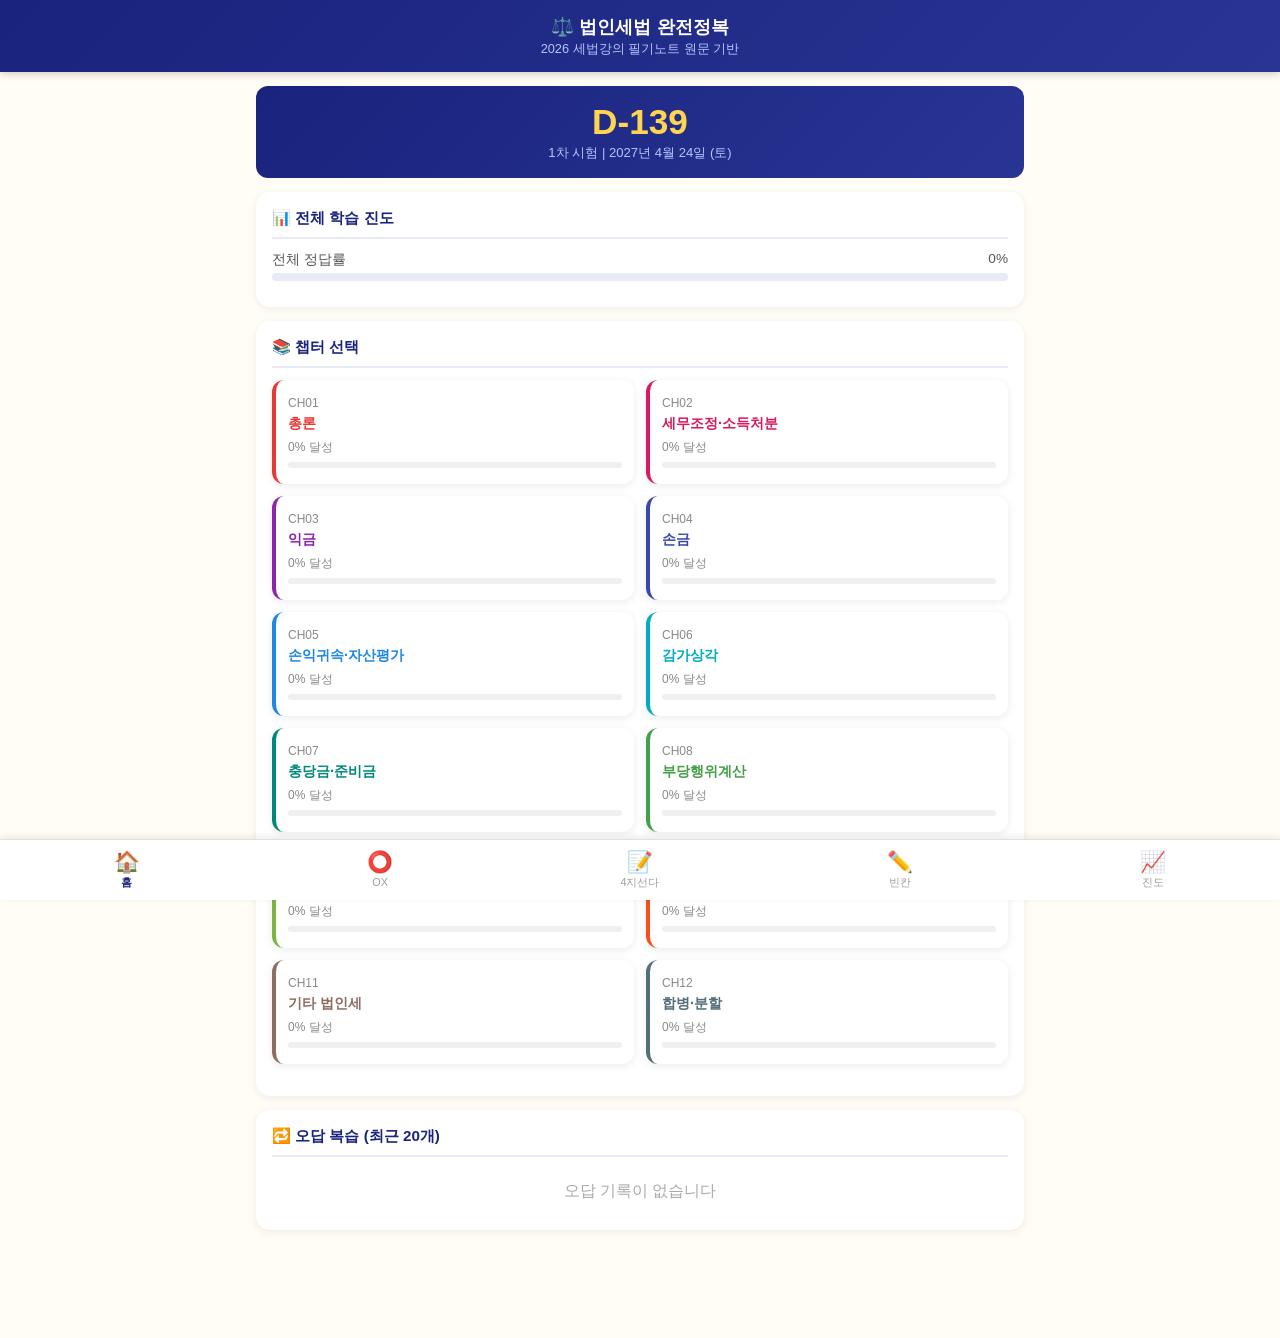
==== index.html @ 641ec0df "Create index.html" ====
<!DOCTYPE html>
<html lang="ko">
<head>
  <meta charset="UTF-8">
  <meta name="viewport" content="width=device-width, initial-scale=1.0">
  <title>법인세법 완전정복</title>
  <link rel="stylesheet" href="style.css">
</head>
<body>

<div class="header">
  <h1>⚖️ 법인세법 완전정복</h1>
  <div class="sub">2026 세법강의 필기노트 원문 기반</div>
</div>

<div class="container">

  <!-- D-Day -->
  <div class="dday-badge">
    <div class="dday-num" id="ddayNum">D-???</div>
    <div class="dday-label">1차 시험 | 2027년 4월 24일 (토)</div>
  </div>

  <!-- 전체 진도 -->
  <div class="card">
    <div class="card-title">📊 전체 학습 진도</div>
    <div id="totalProgressWrap">
      <div style="display:flex;justify-content:space-between;font-size:0.85rem;color:#555;margin-bottom:4px;">
        <span>전체 정답률</span>
        <span id="totalPctLabel">0%</span>
      </div>
      <div class="progress-wrap">
        <div class="progress-bar" id="totalProgressBar" style="width:0%"></div>
      </div>
    </div>
  </div>

  <!-- 챕터 선택 -->
  <div class="card">
    <div class="card-title">📚 챕터 선택</div>
    <div class="chapter-grid" id="chapterGrid"></div>
  </div>

  <!-- 학습 유형 선택 -->
  <div class="card" id="typeCard" style="display:none;">
    <div class="card-title" id="typeCardTitle">📝 학습 유형 선택</div>
    <div class="type-grid" id="typeGrid"></div>
  </div>

  <!-- 오늘의 오답 복습 -->
  <div class="card" id="todayWrongCard">
    <div class="card-title">🔁 오답 복습 (최근 20개)</div>
    <div id="todayWrongList"></div>
  </div>

</div>

<!-- 하단 네비게이션 -->
<div class="bottom-nav">
  <button class="nav-btn active" onclick="location.href='index.html'">
    <span class="icon">🏠</span>홈
  </button>
  <button class="nav-btn" onclick="location.href='ox.html'">
    <span class="icon">⭕</span>OX
  </button>
  <button class="nav-btn" onclick="location.href='choice.html'">
    <span class="icon">📝</span>4지선다
  </button>
  <button class="nav-btn" onclick="location.href='blank.html'">
    <span class="icon">✏️</span>빈칸
  </button>
  <button class="nav-btn" onclick="location.href='progress.html'">
    <span class="icon">📈</span>진도
  </button>
</div>

<!-- 챕터별 데이터 로드 -->
<script src="data/ch01.js"></script>
<script src="data/ch02.js"></script>
<script src="data/ch03.js"></script>
<script src="data/ch04.js"></script>
<script src="data/ch05.js"></script>
<script src="data/ch06.js"></script>
<script src="data/ch07.js"></script>
<script src="data/ch08.js"></script>
<script src="data/ch09.js"></script>
<script src="data/ch10.js"></script>
<script src="data/ch11.js"></script>
<script src="data/ch12.js"></script>
<script src="app.js"></script>
<script>

function init() {
  // D-Day
  document.getElementById('ddayNum').textContent = getDDay();

  // 전체 진도
  renderTotalProgress();

  // 챕터 그리드
  renderChapterGrid();

  // 오답 복습
  renderRecentWrong();
}

// ── 전체 진도 ──
function renderTotalProgress() {
  const p = getProgress();
  let c=0, t=0;
  Object.values(p).forEach(ch => {
    Object.values(ch).forEach(v => { c+=v.correct; t+=v.total; });
  });
  const pct = t > 0 ? Math.round(c/t*100) : 0;
  document.getElementById('totalPctLabel').textContent = `${pct}%`;
  document.getElementById('totalProgressBar').style.width = `${pct}%`;
}

// ── 챕터 그리드 ──
function renderChapterGrid() {
  const grid = document.getElementById('chapterGrid');
  grid.innerHTML = '';
  CHAPTER_LIST.forEach((ch, i) => {
    const pct = getChapterPct(ch.key);
    const colors = [
      '#E53935','#D81B60','#8E24AA','#3949AB',
      '#1E88E5','#00ACC1','#00897B','#43A047',
      '#7CB342','#F4511E','#8D6E63','#546E7A'
    ];
    const color = colors[i] || '#1A237E';
    const card = document.createElement('div');
    card.className = 'chapter-card';
    card.style.borderLeftColor = color;
    card.innerHTML = `
      <div class="ch-num">CH${String(i+1).padStart(2,'0')}</div>
      <div class="ch-name" style="color:${color};">${ch.label.replace(/CH\d+\s*/,'')}</div>
      <div style="font-size:0.75rem;color:#888;margin-bottom:6px;">${pct}% 달성</div>
      <div class="ch-progress">
        <div class="ch-bar" style="width:${pct}%;background:${color};"></div>
      </div>
    `;
    card.onclick = () => selectChapter(ch.key, ch.label, color);
    grid.appendChild(card);
  });
}

// ── 챕터 선택 ──
function selectChapter(chKey, chLabel, color) {
  window.SELECTED_CH = chKey;

  const typeCard = document.getElementById('typeCard');
  typeCard.style.display = 'block';
  document.getElementById('typeCardTitle').textContent =
    `📝 ${chLabel} — 학습 유형 선택`;

  // 스크롤
  typeCard.scrollIntoView({ behavior:'smooth', block:'start' });

  renderTypeGrid(chKey, color);
}

// ── 유형 그리드 ──
function renderTypeGrid(chKey, color) {
  const grid = document.getElementById('typeGrid');
  grid.innerHTML = '';
  const ch = getChData(chKey);

  TYPE_LIST.forEach(type => {
    const data = ch ? (ch[type.key] || []) : [];
    const cnt  = data.length;
    if (cnt === 0) return; // 데이터 없는 유형 숨기기

    const btn = document.createElement('button');
    btn.className = 'type-btn';
    btn.style.background = type.color;
    btn.innerHTML = `${type.icon}<br>${type.label}<br><span style="font-size:0.72rem;opacity:0.85;">${cnt}문항</span>`;
    btn.onclick = () => goToType(chKey, type.key);
    grid.appendChild(btn);
  });
}

// ── 유형 페이지 이동 ──
function goToType(chKey, typeKey) {
  const pageMap = {
    ox:      'ox.html',
    choice:  'choice.html',
    blank:   'blank.html',
    card:    'card.html',
    compare: 'compare.html',
    number:  'number.html',
    flow:    'flow.html',
    white:   'white.html',
  };
  const page = pageMap[typeKey];
  if (!page) return;
  // 선택 정보 세션 저장
  sessionStorage.setItem('sel_ch',   chKey);
  sessionStorage.setItem('sel_type', typeKey);
  location.href = page;
}

// ── 오답 복습 ──
function renderRecentWrong() {
  const wrongs = getWrongNotes().slice(-20).reverse();
  const container = document.getElementById('todayWrongList');

  if (!wrongs.length) {
    container.innerHTML =
      '<div style="text-align:center;color:#aaa;padding:12px;">오답 기록이 없습니다</div>';
    return;
  }

  container.innerHTML = '';
  wrongs.forEach((w,i) => {
    const item = document.createElement('div');
    item.className = 'wrong-item';
    const chLabel = CHAPTER_LIST.find(c => c.key === w.chKey)?.label || w.chKey;
    item.innerHTML = `
      <div class="wi-q">
        <span style="font-size:0.72rem;color:#1A237E;font-weight:bold;">${chLabel}</span><br>
        Q. ${w.q}
      </div>
      <div class="wi-ans">
        <span class="ans-my">내 답: ${w.myAns}</span>
        <span class="ans-correct">정답: ${w.correctAns}</span>
      </div>
      <div class="wi-exp">📖 ${w.해설}</div>
      ${w.원문 ? `<div style="font-size:0.75rem;color:#888;margin-top:3px;">📌 원문: ${w.원문}</div>` : ''}
      <div style="font-size:0.72rem;color:#aaa;margin-top:3px;">📅 ${w.date}</div>
    `;
    container.appendChild(item);
  });
}

init();
</script>

</body>
</html>
---- style.css ----
/* ── 전체 기본 ── */
* { box-sizing: border-box; margin: 0; padding: 0; }

body {
  font-family: 'Malgun Gothic', '맑은 고딕', sans-serif;
  background: #FFFDF5;
  color: #212121;
  min-height: 100vh;
  padding-bottom: 80px;
}

/* ── 헤더 ── */
.header {
  background: linear-gradient(135deg, #1A237E, #283593);
  color: white;
  padding: 14px 20px;
  text-align: center;
  position: sticky;
  top: 0;
  z-index: 100;
  box-shadow: 0 2px 8px rgba(0,0,0,0.2);
}

.header h1 { font-size: 1.15rem; font-weight: bold; }
.header .sub { font-size: 0.8rem; color: #B3C5FF; margin-top: 2px; }

/* ── 하단 네비 ── */
.bottom-nav {
  position: fixed;
  bottom: 0; left: 0;
  width: 100%;
  background: white;
  border-top: 1px solid #E0E0E0;
  display: flex;
  justify-content: space-around;
  padding: 6px 0;
  z-index: 100;
  box-shadow: 0 -2px 8px rgba(0,0,0,0.08);
}

.nav-btn {
  display: flex;
  flex-direction: column;
  align-items: center;
  gap: 2px;
  cursor: pointer;
  color: #9E9E9E;
  font-size: 0.68rem;
  border: none;
  background: none;
  padding: 4px 8px;
  font-family: inherit;
  transition: color 0.2s;
}

.nav-btn.active { color: #1A237E; font-weight: bold; }
.nav-btn .icon { font-size: 1.3rem; }

/* ── 컨테이너 ── */
.container {
  max-width: 800px;
  margin: 0 auto;
  padding: 14px 16px;
}

/* ── 카드 ── */
.card {
  background: white;
  border-radius: 14px;
  padding: 16px;
  margin-bottom: 14px;
  box-shadow: 0 2px 8px rgba(0,0,0,0.07);
}

.card-title {
  font-size: 0.95rem;
  font-weight: bold;
  color: #1A237E;
  margin-bottom: 12px;
  display: flex;
  align-items: center;
  gap: 6px;
  border-bottom: 2px solid #E8EAF6;
  padding-bottom: 8px;
}

/* ── 챕터 그리드 ── */
.chapter-grid {
  display: grid;
  grid-template-columns: repeat(2, 1fr);
  gap: 12px;
  margin-bottom: 16px;
}

.chapter-card {
  background: white;
  border-radius: 12px;
  padding: 16px 12px;
  box-shadow: 0 2px 8px rgba(0,0,0,0.08);
  cursor: pointer;
  transition: transform 0.2s, box-shadow 0.2s;
  border-left: 4px solid #1A237E;
  text-decoration: none;
  color: inherit;
  display: block;
}

.chapter-card:hover {
  transform: translateY(-2px);
  box-shadow: 0 4px 14px rgba(0,0,0,0.12);
}

.chapter-card .ch-num {
  font-size: 0.75rem;
  color: #888;
  margin-bottom: 4px;
}

.chapter-card .ch-name {
  font-size: 0.9rem;
  font-weight: bold;
  color: #1A237E;
  margin-bottom: 6px;
}

.chapter-card .ch-progress {
  background: #F0F0F0;
  border-radius: 4px;
  height: 6px;
  overflow: hidden;
}

.chapter-card .ch-bar {
  height: 100%;
  border-radius: 4px;
  background: #1A237E;
  transition: width 0.4s;
}

/* ── 학습 유형 버튼 ── */
.type-grid {
  display: grid;
  grid-template-columns: repeat(2, 1fr);
  gap: 10px;
  margin-bottom: 14px;
}

.type-btn {
  padding: 16px 10px;
  border: none;
  border-radius: 12px;
  font-size: 0.88rem;
  font-weight: bold;
  color: white;
  cursor: pointer;
  font-family: inherit;
  line-height: 1.5;
  transition: opacity 0.2s, transform 0.1s;
  text-align: center;
}

.type-btn:hover { opacity: 0.88; transform: translateY(-1px); }
.type-btn:active { transform: scale(0.97); }

/* ── D-Day 배지 ── */
.dday-badge {
  background: linear-gradient(135deg, #1A237E, #283593);
  color: white;
  border-radius: 12px;
  padding: 16px;
  text-align: center;
  margin-bottom: 14px;
}

.dday-badge .dday-num {
  font-size: 2.2rem;
  font-weight: bold;
  color: #FFD54F;
}

.dday-badge .dday-label {
  font-size: 0.82rem;
  color: #B3C5FF;
  margin-top: 2px;
}

/* ── 문제 박스 ── */
.question-box {
  background: #F8F9FF;
  border-radius: 12px;
  padding: 18px;
  margin: 8px 0;
  border: 2px solid #C5CAE9;
  font-size: 0.95rem;
  font-weight: bold;
  line-height: 1.8;
  min-height: 80px;
  white-space: pre-line;
}

.question-box .q-label {
  font-size: 0.75rem;
  color: #1A237E;
  font-weight: bold;
  margin-bottom: 6px;
  display: block;
}

.question-box .q-source {
  font-size: 0.72rem;
  color: #AAA;
  font-weight: normal;
  margin-top: 6px;
  display: block;
}

/* ── OX 버튼 ── */
.ox-wrap {
  display: flex;
  gap: 14px;
  justify-content: center;
  margin: 14px 0;
}

.btn-o, .btn-x {
  flex: 1;
  max-width: 150px;
  height: 65px;
  font-size: 1.8rem;
  font-weight: bold;
  border: none;
  border-radius: 12px;
  cursor: pointer;
  color: white;
  transition: transform 0.1s, opacity 0.2s;
}

.btn-o { background: #1565C0; }
.btn-x { background: #B71C1C; }
.btn-o:active, .btn-x:active { transform: scale(0.95); }
.btn-o:disabled, .btn-x:disabled { opacity: 0.45; cursor: default; }

/* ── 4지선다 보기 ── */
.options-wrap {
  display: flex;
  flex-direction: column;
  gap: 9px;
  margin: 10px 0;
}

.opt-btn {
  width: 100%;
  padding: 13px 14px;
  background: #F5F5F5;
  border: 2px solid #E0E0E0;
  border-radius: 10px;
  font-size: 0.88rem;
  font-family: inherit;
  text-align: left;
  cursor: pointer;
  line-height: 1.5;
  transition: background 0.15s, border-color 0.15s;
  white-space: pre-line;
}

.opt-btn:hover:not(:disabled) {
  background: #E8EAF6;
  border-color: #1A237E;
}

.opt-btn:disabled { cursor: default; }
.opt-btn.correct { background: #C8E6C9; border-color: #2E7D32; color: #1B5E20; font-weight: bold; }
.opt-btn.wrong   { background: #FFCDD2; border-color: #B71C1C; color: #B71C1C; }

/* ── 빈칸 입력 ── */
.blank-input {
  width: 100%;
  padding: 12px 14px;
  border: 2px solid #C5CAE9;
  border-radius: 10px;
  font-size: 0.95rem;
  font-family: inherit;
  background: #F8F9FF;
  margin: 8px 0;
  transition: border-color 0.2s;
}

.blank-input:focus {
  outline: none;
  border-color: #1A237E;
  background: white;
}

.blank-input.correct { border-color: #2E7D32; background: #C8E6C9; }
.blank-input.wrong   { border-color: #B71C1C; background: #FFCDD2; }

/* ── 정오 표시 ── */
.result-text {
  text-align: center;
  font-size: 1.05rem;
  font-weight: bold;
  padding: 6px 0;
  min-height: 30px;
}

.result-text.correct { color: #1B5E20; }
.result-text.wrong   { color: #B71C1C; }

/* ── 해설 박스 ── */
.explain-box {
  background: #E8EAF6;
  border-radius: 10px;
  padding: 13px 15px;
  font-size: 0.85rem;
  color: #1A237E;
  line-height: 1.7;
  margin: 6px 0 10px;
  border-left: 4px solid #3949AB;
  white-space: pre-line;
  display: none;
}

.explain-box.show { display: block; }

/* ── 원문 박스 ── */
.source-box {
  background: #FFF8E1;
  border-radius: 10px;
  padding: 12px 14px;
  font-size: 0.82rem;
  color: #555;
  line-height: 1.7;
  margin: 6px 0;
  border-left: 4px solid #FBC02D;
  white-space: pre-line;
  display: none;
}

.source-box.show { display: block; }

/* ── 진행 정보 ── */
.info-bar {
  display: flex;
  justify-content: space-between;
  align-items: center;
  padding: 6px 0 10px;
  font-size: 0.85rem;
  color: #555;
}

.progress-wrap {
  background: #E8EAF6;
  border-radius: 6px;
  height: 8px;
  margin: 4px 0 10px;
  overflow: hidden;
}

.progress-bar {
  height: 100%;
  border-radius: 6px;
  background: #1A237E;
  transition: width 0.4s ease;
}

/* ── 유형 배지 ── */
.type-badge {
  display: inline-block;
  padding: 3px 10px;
  border-radius: 20px;
  font-size: 0.78rem;
  font-weight: bold;
  color: white;
  margin-bottom: 6px;
}

/* ── 하단 버튼 ── */
.bottom-btns {
  display: flex;
  gap: 10px;
  justify-content: center;
  margin: 10px 0 14px;
  flex-wrap: wrap;
}

.btn-next {
  background: #1A237E;
  color: white;
  border: none;
  border-radius: 10px;
  padding: 13px 26px;
  font-size: 0.95rem;
  font-weight: bold;
  font-family: inherit;
  cursor: pointer;
  transition: background 0.2s;
}

.btn-next:disabled { background: #9E9E9E; cursor: default; }

.btn-show-source {
  background: #F57F17;
  color: white;
  border: none;
  border-radius: 10px;
  padding: 13px 18px;
  font-size: 0.88rem;
  font-weight: bold;
  font-family: inherit;
  cursor: pointer;
}

.btn-change {
  background: #546E7A;
  color: white;
  border: none;
  border-radius: 10px;
  padding: 13px 18px;
  font-size: 0.88rem;
  font-weight: bold;
  font-family: inherit;
  cursor: pointer;
}

/* ── 플래시카드 ── */
.flashcard {
  background: white;
  border-radius: 16px;
  padding: 30px 20px;
  min-height: 200px;
  display: flex;
  flex-direction: column;
  justify-content: center;
  align-items: center;
  text-align: center;
  box-shadow: 0 4px 16px rgba(0,0,0,0.1);
  cursor: pointer;
  transition: transform 0.3s;
  border: 2px solid #C5CAE9;
  margin: 10px 0;
  perspective: 1000px;
}

.flashcard .card-front {
  font-size: 1.3rem;
  font-weight: bold;
  color: #1A237E;
}

.flashcard .card-back {
  font-size: 0.9rem;
  color: #333;
  line-height: 1.7;
  white-space: pre-line;
  display: none;
}

.flashcard .flip-hint {
  font-size: 0.75rem;
  color: #AAA;
  margin-top: 12px;
}

.flashcard.flipped .card-front { display: none; }
.flashcard.flipped .card-back  { display: block; }
.flashcard.flipped .flip-hint  { display: none; }

/* ── 비교표 ── */
.compare-table {
  width: 100%;
  border-collapse: collapse;
  font-size: 0.82rem;
}

.compare-table th {
  background: #1A237E;
  color: white;
  padding: 10px 8px;
  text-align: center;
}

.compare-table td {
  padding: 9px 8px;
  border-bottom: 1px solid #F0F0F0;
  vertical-align: top;
  line-height: 1.6;
  white-space: pre-line;
}

.compare-table tr:nth-child(even) td { background: #F8F8FF; }
.compare-table .td-book { color: #1B5E20; }
.compare-table .td-tax  { color: #B71C1C; }
.compare-table .td-adj  { color: #1A237E; font-weight: bold; }

/* ── 계산흐름도 ── */
.flow-step {
  background: white;
  border-radius: 10px;
  padding: 14px 16px;
  margin-bottom: 6px;
  border-left: 4px solid #1A237E;
  box-shadow: 0 1px 4px rgba(0,0,0,0.07);
  cursor: pointer;
  transition: background 0.15s;
}

.flow-step:hover { background: #F8F9FF; }

.flow-step .step-num {
  font-size: 0.72rem;
  color: #888;
  margin-bottom: 3px;
}

.flow-step .step-content {
  font-size: 0.9rem;
  font-weight: bold;
  color: #1A237E;
}

.flow-arrow {
  text-align: center;
  color: #1A237E;
  font-size: 1.2rem;
  margin: 2px 0;
}

/* ── 숫자 집중 ── */
.number-item {
  background: white;
  border-radius: 10px;
  padding: 14px;
  margin-bottom: 10px;
  border: 2px solid #E8EAF6;
  box-shadow: 0 1px 4px rgba(0,0,0,0.06);
}

.number-item .num-val {
  font-size: 1.6rem;
  font-weight: bold;
  color: #1A237E;
  text-align: center;
  margin-bottom: 6px;
}

.number-item .num-label {
  font-size: 0.85rem;
  color: #555;
  text-align: center;
  line-height: 1.5;
}

/* ── 백지 테스트 ── */
.white-area {
  width: 100%;
  min-height: 300px;
  padding: 16px;
  border: 2px solid #C5CAE9;
  border-radius: 12px;
  font-size: 0.9rem;
  font-family: inherit;
  background: #FAFBFF;
  line-height: 1.8;
  resize: vertical;
}

.white-area:focus {
  outline: none;
  border-color: #1A237E;
}

/* ── 진도 관리 ── */
.progress-item {
  background: white;
  border-radius: 10px;
  padding: 12px 14px;
  margin-bottom: 8px;
  border-left: 4px solid #1A237E;
  box-shadow: 0 1px 4px rgba(0,0,0,0.06);
}

.progress-item .pi-header {
  display: flex;
  justify-content: space-between;
  align-items: center;
  margin-bottom: 6px;
}

.progress-item .pi-name {
  font-weight: bold;
  font-size: 0.88rem;
  color: #1A237E;
}

.progress-item .pi-pct {
  font-size: 0.82rem;
  color: #888;
}

/* ── 오답 목록 ── */
.wrong-item {
  background: #FFF8E1;
  border-radius: 10px;
  padding: 13px;
  margin-bottom: 8px;
  border-left: 4px solid #FBC02D;
}

.wrong-item .wi-q {
  font-size: 0.88rem;
  font-weight: bold;
  margin-bottom: 6px;
  line-height: 1.5;
  white-space: pre-line;
}

.wrong-item .wi-ans {
  display: flex;
  gap: 8px;
  flex-wrap: wrap;
  margin-bottom: 5px;
}

.ans-my      { background: #FFCDD2; color: #B71C1C; padding: 3px 9px; border-radius: 6px; font-size: 0.78rem; font-weight: bold; }
.ans-correct { background: #C8E6C9; color: #1B5E20; padding: 3px 9px; border-radius: 6px; font-size: 0.78rem; font-weight: bold; }

.wrong-item .wi-exp {
  font-size: 0.8rem;
  color: #1A237E;
  line-height: 1.6;
  white-space: pre-line;
}

/* ── 모달 ── */
.modal-overlay {
  display: none;
  position: fixed;
  top: 0; left: 0;
  width: 100%; height: 100%;
  background: rgba(0,0,0,0.5);
  z-index: 200;
  justify-content: center;
  align-items: flex-end;
}

.modal-overlay.active { display: flex; }

.modal {
  background: #FFFDF5;
  width: 100%;
  max-width: 800px;
  border-radius: 20px 20px 0 0;
  padding: 20px 16px 32px;
  max-height: 90vh;
  overflow-y: auto;
  animation: slideUp 0.25s ease;
}

@keyframes slideUp {
  from { transform: translateY(100%); }
  to   { transform: translateY(0); }
}

.modal h2 {
  text-align: center;
  font-size: 1.1rem;
  color: #1A237E;
  margin-bottom: 14px;
}

/* ── 토스트 ── */
.toast {
  position: fixed;
  bottom: 80px;
  left: 50%;
  transform: translateX(-50%);
  background: #333;
  color: white;
  padding: 9px 22px;
  border-radius: 20px;
  font-size: 0.85rem;
  z-index: 999;
  opacity: 0;
  transition: opacity 0.3s;
  pointer-events: none;
  white-space: nowrap;
}

.toast.show { opacity: 1; }

/* ── 챕터 색상 ── */
.ch01 { border-left-color: #E53935; }
.ch02 { border-left-color: #D81B60; }
.ch03 { border-left-color: #8E24AA; }
.ch04 { border-left-color: #3949AB; }
.ch05 { border-left-color: #1E88E5; }
.ch06 { border-left-color: #00ACC1; }
.ch07 { border-left-color: #00897B; }
.ch08 { border-left-color: #43A047; }
.ch09 { border-left-color: #7CB342; }
.ch10 { border-left-color: #F4511E; }
.ch11 { border-left-color: #8D6E63; }
.ch12 { border-left-color: #546E7A; }

/* ── 반응형 ── */
@media (max-width: 480px) {
  .header h1 { font-size: 1rem; }
  .chapter-grid { grid-template-columns: 1fr 1fr; }
  .type-grid { grid-template-columns: 1fr 1fr; }
  .question-box { font-size: 0.88rem; }
  .opt-btn { font-size: 0.82rem; padding: 11px 12px; }
  .btn-o, .btn-x { height: 58px; font-size: 1.6rem; }
  .compare-table { font-size: 0.75rem; }
}
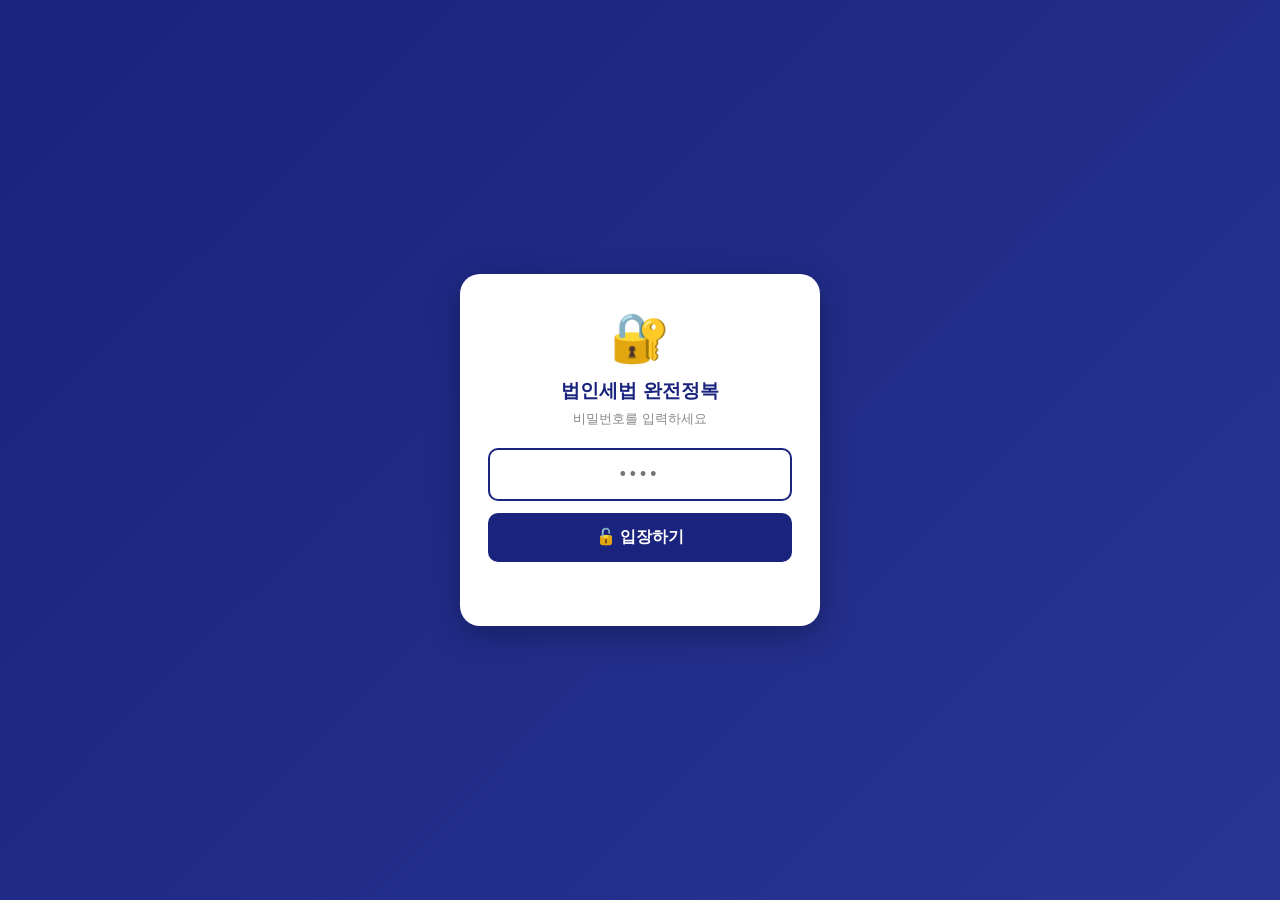
==== commit fe41727b: "Update index.html" ====
--- a/index.html
+++ b/index.html
@@ -5,76 +5,186 @@
   <meta name="viewport" content="width=device-width, initial-scale=1.0">
   <title>법인세법 완전정복</title>
   <link rel="stylesheet" href="style.css">
+  <style>
+    .lock-screen {
+      position: fixed;
+      top: 0; left: 0;
+      width: 100%; height: 100%;
+      background: linear-gradient(135deg, #1A237E, #283593);
+      display: flex;
+      justify-content: center;
+      align-items: center;
+      z-index: 9999;
+    }
+
+    .lock-box {
+      background: white;
+      border-radius: 20px;
+      padding: 36px 28px;
+      text-align: center;
+      width: 90%;
+      max-width: 360px;
+      box-shadow: 0 8px 32px rgba(0,0,0,0.3);
+    }
+
+    .lock-box .lock-icon {
+      font-size: 3rem;
+      margin-bottom: 12px;
+    }
+
+    .lock-box h2 {
+      font-size: 1.2rem;
+      color: #1A237E;
+      margin-bottom: 6px;
+    }
+
+    .lock-box p {
+      font-size: 0.82rem;
+      color: #888;
+      margin-bottom: 20px;
+    }
+
+    .lock-input {
+      width: 100%;
+      padding: 14px 16px;
+      border: 2px solid #C5CAE9;
+      border-radius: 10px;
+      font-size: 1.1rem;
+      text-align: center;
+      letter-spacing: 4px;
+      font-family: inherit;
+      margin-bottom: 12px;
+      outline: none;
+      transition: border-color 0.2s;
+    }
+
+    .lock-input:focus { border-color: #1A237E; }
+    .lock-input.wrong { border-color: #E53935; animation: shake 0.3s; }
+
+    @keyframes shake {
+      0%,100% { transform: translateX(0); }
+      25%      { transform: translateX(-8px); }
+      75%      { transform: translateX(8px); }
+    }
+
+    .lock-btn {
+      width: 100%;
+      padding: 14px;
+      background: #1A237E;
+      color: white;
+      border: none;
+      border-radius: 10px;
+      font-size: 1rem;
+      font-weight: bold;
+      font-family: inherit;
+      cursor: pointer;
+      transition: background 0.2s;
+    }
+
+    .lock-btn:hover { background: #283593; }
+
+    .wrong-msg {
+      color: #E53935;
+      font-size: 0.82rem;
+      margin-top: 8px;
+      min-height: 20px;
+    }
+
+    .main-content { display: none; }
+    .main-content.unlocked { display: block; }
+  </style>
 </head>
 <body>
 
-<div class="header">
-  <h1>⚖️ 법인세법 완전정복</h1>
-  <div class="sub">2026 세법강의 필기노트 원문 기반</div>
+<!-- 잠금 화면 -->
+<div class="lock-screen" id="lockScreen">
+  <div class="lock-box">
+    <div class="lock-icon">🔐</div>
+    <h2>법인세법 완전정복</h2>
+    <p>비밀번호를 입력하세요</p>
+    <input type="password"
+           class="lock-input"
+           id="pwInput"
+           placeholder="••••"
+           maxlength="20"
+           onkeydown="if(event.key==='Enter') checkPw()">
+    <button class="lock-btn" onclick="checkPw()">🔓 입장하기</button>
+    <div class="wrong-msg" id="wrongMsg"></div>
+  </div>
 </div>
 
-<div class="container">
-
-  <!-- D-Day -->
-  <div class="dday-badge">
-    <div class="dday-num" id="ddayNum">D-???</div>
-    <div class="dday-label">1차 시험 | 2027년 4월 24일 (토)</div>
+<!-- 메인 콘텐츠 (잠금 해제 후 표시) -->
+<div class="main-content" id="mainContent">
+
+  <div class="header">
+    <h1>⚖️ 법인세법 완전정복</h1>
+    <div class="sub">2026 세법강의 필기노트 원문 기반</div>
   </div>
 
-  <!-- 전체 진도 -->
-  <div class="card">
-    <div class="card-title">📊 전체 학습 진도</div>
-    <div id="totalProgressWrap">
-      <div style="display:flex;justify-content:space-between;font-size:0.85rem;color:#555;margin-bottom:4px;">
+  <div class="container">
+
+    <!-- D-Day -->
+    <div class="dday-badge">
+      <div class="dday-num" id="ddayNum">D-???</div>
+      <div class="dday-label">1차 시험 | 2027년 4월 24일 (토)</div>
+    </div>
+
+    <!-- 전체 진도 -->
+    <div class="card">
+      <div class="card-title">📊 전체 학습 진도</div>
+      <div style="display:flex;justify-content:space-between;
+                  font-size:0.85rem;color:#555;margin-bottom:4px;">
         <span>전체 정답률</span>
         <span id="totalPctLabel">0%</span>
       </div>
       <div class="progress-wrap">
-        <div class="progress-bar" id="totalProgressBar" style="width:0%"></div>
-      </div>
-    </div>
+        <div class="progress-bar" id="totalProgressBar"
+             style="width:0%"></div>
+      </div>
+    </div>
+
+    <!-- 챕터 선택 -->
+    <div class="card">
+      <div class="card-title">📚 챕터 선택</div>
+      <div class="chapter-grid" id="chapterGrid"></div>
+    </div>
+
+    <!-- 학습 유형 선택 -->
+    <div class="card" id="typeCard" style="display:none;">
+      <div class="card-title" id="typeCardTitle">📝 학습 유형 선택</div>
+      <div class="type-grid" id="typeGrid"></div>
+    </div>
+
+    <!-- 오늘의 오답 복습 -->
+    <div class="card" id="todayWrongCard">
+      <div class="card-title">🔁 오답 복습 (최근 20개)</div>
+      <div id="todayWrongList"></div>
+    </div>
+
   </div>
 
-  <!-- 챕터 선택 -->
-  <div class="card">
-    <div class="card-title">📚 챕터 선택</div>
-    <div class="chapter-grid" id="chapterGrid"></div>
+  <!-- 하단 네비게이션 -->
+  <div class="bottom-nav">
+    <button class="nav-btn active" onclick="location.href='index.html'">
+      <span class="icon">🏠</span>홈
+    </button>
+    <button class="nav-btn" onclick="location.href='ox.html'">
+      <span class="icon">⭕</span>OX
+    </button>
+    <button class="nav-btn" onclick="location.href='choice.html'">
+      <span class="icon">📝</span>4지선다
+    </button>
+    <button class="nav-btn" onclick="location.href='blank.html'">
+      <span class="icon">✏️</span>빈칸
+    </button>
+    <button class="nav-btn" onclick="location.href='progress.html'">
+      <span class="icon">📈</span>진도
+    </button>
   </div>
 
-  <!-- 학습 유형 선택 -->
-  <div class="card" id="typeCard" style="display:none;">
-    <div class="card-title" id="typeCardTitle">📝 학습 유형 선택</div>
-    <div class="type-grid" id="typeGrid"></div>
-  </div>
-
-  <!-- 오늘의 오답 복습 -->
-  <div class="card" id="todayWrongCard">
-    <div class="card-title">🔁 오답 복습 (최근 20개)</div>
-    <div id="todayWrongList"></div>
-  </div>
-
 </div>
 
-<!-- 하단 네비게이션 -->
-<div class="bottom-nav">
-  <button class="nav-btn active" onclick="location.href='index.html'">
-    <span class="icon">🏠</span>홈
-  </button>
-  <button class="nav-btn" onclick="location.href='ox.html'">
-    <span class="icon">⭕</span>OX
-  </button>
-  <button class="nav-btn" onclick="location.href='choice.html'">
-    <span class="icon">📝</span>4지선다
-  </button>
-  <button class="nav-btn" onclick="location.href='blank.html'">
-    <span class="icon">✏️</span>빈칸
-  </button>
-  <button class="nav-btn" onclick="location.href='progress.html'">
-    <span class="icon">📈</span>진도
-  </button>
-</div>
-
-<!-- 챕터별 데이터 로드 -->
+<!-- 데이터 로드 -->
 <script src="data/ch01.js"></script>
 <script src="data/ch02.js"></script>
 <script src="data/ch03.js"></script>
@@ -90,21 +200,57 @@
 <script src="app.js"></script>
 <script>
 
-function init() {
-  // D-Day
+// ── 비밀번호 설정 (여기서 변경하세요!) ──
+const PASSWORD = '0209';  // ← 원하는 비밀번호로 바꾸세요!
+const SESSION_KEY = 'tls_auth';
+
+// ── 잠금 확인 ──
+function checkPw() {
+  const input = document.getElementById('pwInput').value;
+  if (input === PASSWORD) {
+    // 세션 저장 (브라우저 닫을 때까지 유지)
+    sessionStorage.setItem(SESSION_KEY, 'true');
+    unlock();
+  } else {
+    const inputEl = document.getElementById('pwInput');
+    inputEl.classList.add('wrong');
+    document.getElementById('wrongMsg').textContent =
+      '❌ 비밀번호가 틀렸습니다';
+    inputEl.value = '';
+    setTimeout(() => {
+      inputEl.classList.remove('wrong');
+      document.getElementById('wrongMsg').textContent = '';
+    }, 1500);
+  }
+}
+
+// ── 잠금 해제 ──
+function unlock() {
+  document.getElementById('lockScreen').style.display  = 'none';
+  document.getElementById('mainContent').classList.add('unlocked');
+  initMain();
+}
+
+// ── 이미 인증된 경우 바로 해제 ──
+function checkSession() {
+  if (sessionStorage.getItem(SESSION_KEY) === 'true') {
+    unlock();
+  } else {
+    // 입력창 포커스
+    setTimeout(() => {
+      document.getElementById('pwInput').focus();
+    }, 300);
+  }
+}
+
+// ── 메인 초기화 ──
+function initMain() {
   document.getElementById('ddayNum').textContent = getDDay();
-
-  // 전체 진도
   renderTotalProgress();
-
-  // 챕터 그리드
   renderChapterGrid();
-
-  // 오답 복습
   renderRecentWrong();
 }
 
-// ── 전체 진도 ──
 function renderTotalProgress() {
   const p = getProgress();
   let c=0, t=0;
@@ -116,7 +262,6 @@
   document.getElementById('totalProgressBar').style.width = `${pct}%`;
 }
 
-// ── 챕터 그리드 ──
 function renderChapterGrid() {
   const grid = document.getElementById('chapterGrid');
   grid.innerHTML = '';
@@ -133,10 +278,15 @@
     card.style.borderLeftColor = color;
     card.innerHTML = `
       <div class="ch-num">CH${String(i+1).padStart(2,'0')}</div>
-      <div class="ch-name" style="color:${color};">${ch.label.replace(/CH\d+\s*/,'')}</div>
-      <div style="font-size:0.75rem;color:#888;margin-bottom:6px;">${pct}% 달성</div>
+      <div class="ch-name" style="color:${color};">
+        ${ch.label.replace(/CH\d+\s*/,'')}
+      </div>
+      <div style="font-size:0.75rem;color:#888;margin-bottom:6px;">
+        ${pct}% 달성
+      </div>
       <div class="ch-progress">
-        <div class="ch-bar" style="width:${pct}%;background:${color};"></div>
+        <div class="ch-bar"
+             style="width:${pct}%;background:${color};"></div>
       </div>
     `;
     card.onclick = () => selectChapter(ch.key, ch.label, color);
@@ -144,95 +294,85 @@
   });
 }
 
-// ── 챕터 선택 ──
 function selectChapter(chKey, chLabel, color) {
   window.SELECTED_CH = chKey;
-
   const typeCard = document.getElementById('typeCard');
   typeCard.style.display = 'block';
   document.getElementById('typeCardTitle').textContent =
     `📝 ${chLabel} — 학습 유형 선택`;
-
-  // 스크롤
   typeCard.scrollIntoView({ behavior:'smooth', block:'start' });
-
   renderTypeGrid(chKey, color);
 }
 
-// ── 유형 그리드 ──
 function renderTypeGrid(chKey, color) {
   const grid = document.getElementById('typeGrid');
   grid.innerHTML = '';
   const ch = getChData(chKey);
-
   TYPE_LIST.forEach(type => {
     const data = ch ? (ch[type.key] || []) : [];
-    const cnt  = data.length;
-    if (cnt === 0) return; // 데이터 없는 유형 숨기기
-
+    if (!data.length) return;
     const btn = document.createElement('button');
     btn.className = 'type-btn';
     btn.style.background = type.color;
-    btn.innerHTML = `${type.icon}<br>${type.label}<br><span style="font-size:0.72rem;opacity:0.85;">${cnt}문항</span>`;
+    btn.innerHTML = `${type.icon}<br>${type.label}<br>
+      <span style="font-size:0.72rem;opacity:0.85;">
+        ${data.length}문항
+      </span>`;
     btn.onclick = () => goToType(chKey, type.key);
     grid.appendChild(btn);
   });
 }
 
-// ── 유형 페이지 이동 ──
 function goToType(chKey, typeKey) {
   const pageMap = {
-    ox:      'ox.html',
-    choice:  'choice.html',
-    blank:   'blank.html',
-    card:    'card.html',
-    compare: 'compare.html',
-    number:  'number.html',
-    flow:    'flow.html',
-    white:   'white.html',
+    ox:'ox.html', choice:'choice.html',
+    blank:'blank.html', card:'card.html',
+    compare:'compare.html', number:'number.html',
+    flow:'flow.html', white:'white.html',
   };
   const page = pageMap[typeKey];
   if (!page) return;
-  // 선택 정보 세션 저장
-  sessionStorage.setItem('sel_ch',   chKey);
+  sessionStorage.setItem('sel_ch', chKey);
   sessionStorage.setItem('sel_type', typeKey);
   location.href = page;
 }
 
-// ── 오답 복습 ──
 function renderRecentWrong() {
   const wrongs = getWrongNotes().slice(-20).reverse();
   const container = document.getElementById('todayWrongList');
-
   if (!wrongs.length) {
     container.innerHTML =
       '<div style="text-align:center;color:#aaa;padding:12px;">오답 기록이 없습니다</div>';
     return;
   }
-
   container.innerHTML = '';
-  wrongs.forEach((w,i) => {
+  wrongs.forEach(w => {
     const item = document.createElement('div');
     item.className = 'wrong-item';
-    const chLabel = CHAPTER_LIST.find(c => c.key === w.chKey)?.label || w.chKey;
+    const chLabel = CHAPTER_LIST.find(c=>c.key===w.chKey)?.label || w.chKey;
     item.innerHTML = `
       <div class="wi-q">
-        <span style="font-size:0.72rem;color:#1A237E;font-weight:bold;">${chLabel}</span><br>
-        Q. ${w.q}
+        <span style="font-size:0.72rem;color:#1A237E;font-weight:bold;">
+          ${chLabel}
+        </span><br>Q. ${w.q}
       </div>
       <div class="wi-ans">
         <span class="ans-my">내 답: ${w.myAns}</span>
         <span class="ans-correct">정답: ${w.correctAns}</span>
       </div>
       <div class="wi-exp">📖 ${w.해설}</div>
-      ${w.원문 ? `<div style="font-size:0.75rem;color:#888;margin-top:3px;">📌 원문: ${w.원문}</div>` : ''}
-      <div style="font-size:0.72rem;color:#aaa;margin-top:3px;">📅 ${w.date}</div>
+      ${w.원문?`<div style="font-size:0.75rem;color:#888;margin-top:3px;">
+        📌 원문: ${w.원문}</div>`:''}
+      <div style="font-size:0.72rem;color:#aaa;margin-top:3px;">
+        📅 ${w.date}
+      </div>
     `;
     container.appendChild(item);
   });
 }
 
-init();
+// ── 시작 ──
+checkSession();
 </script>
 
 </body>
